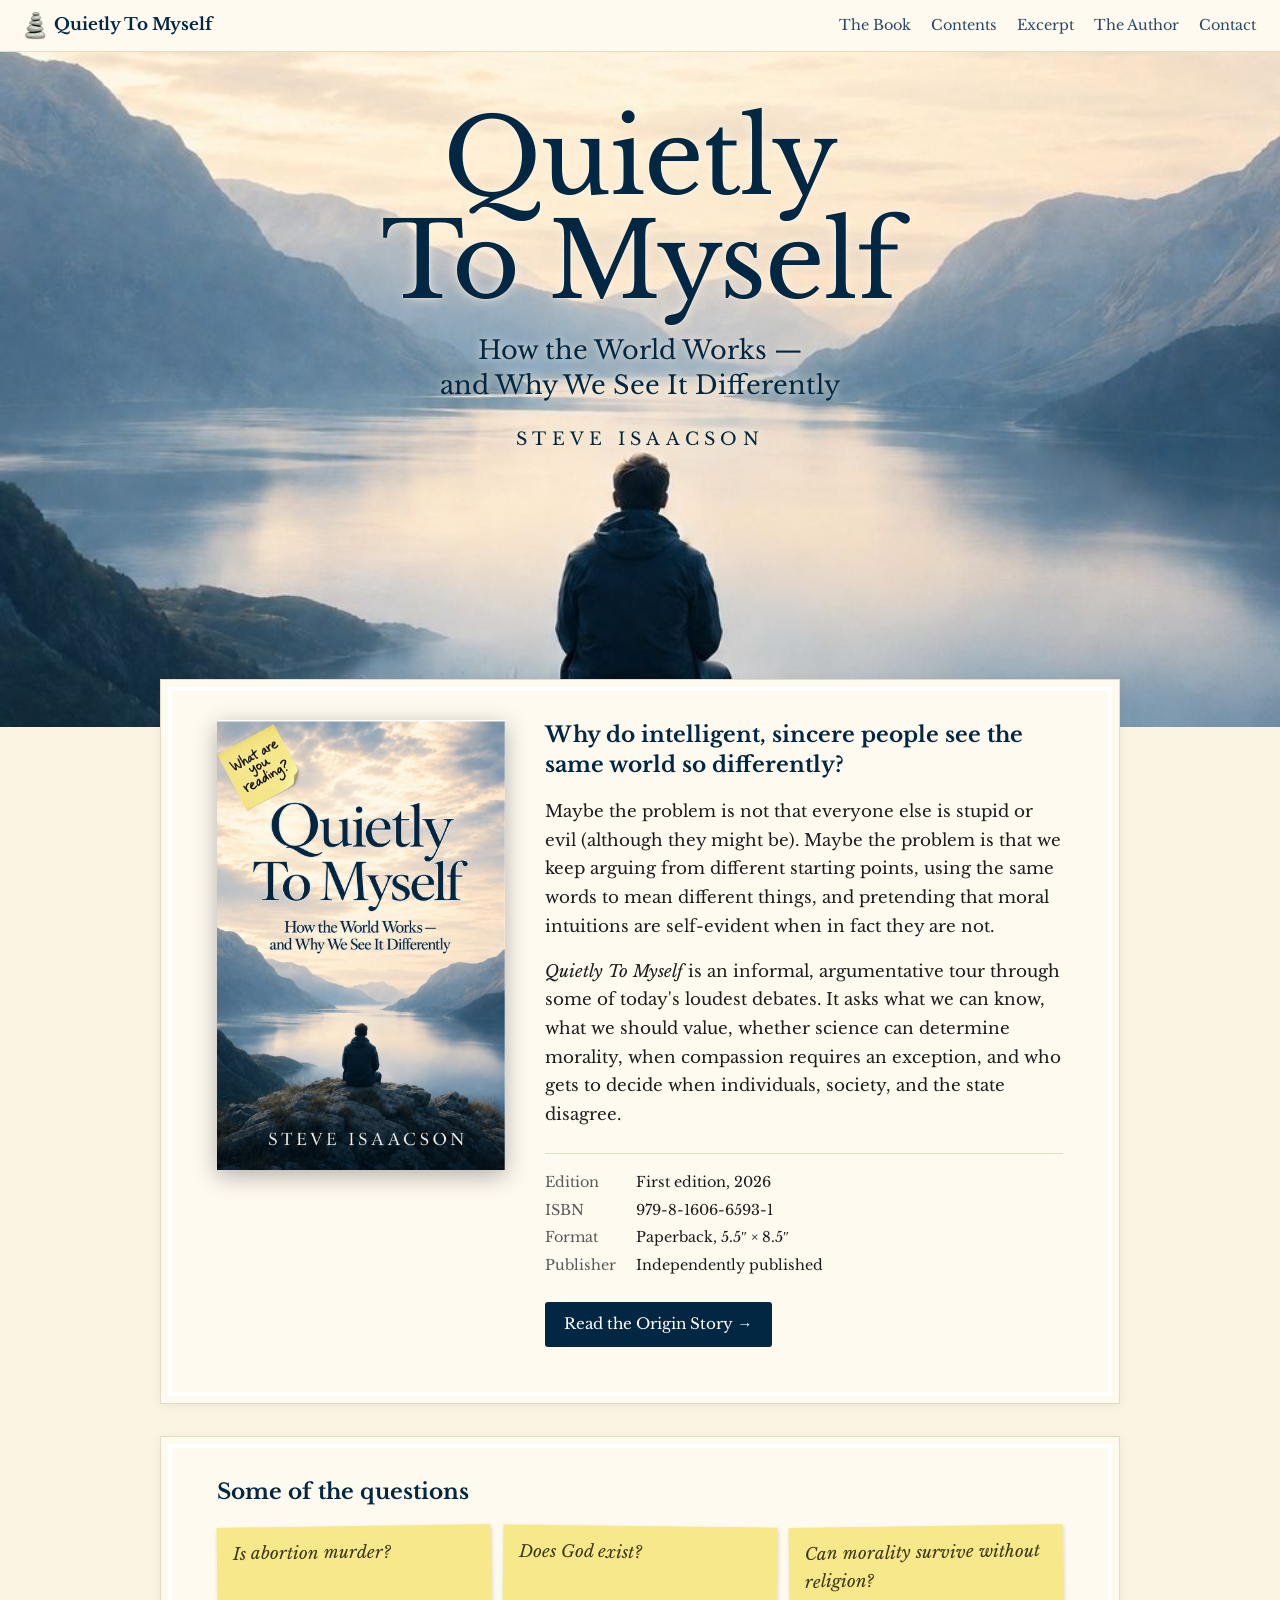
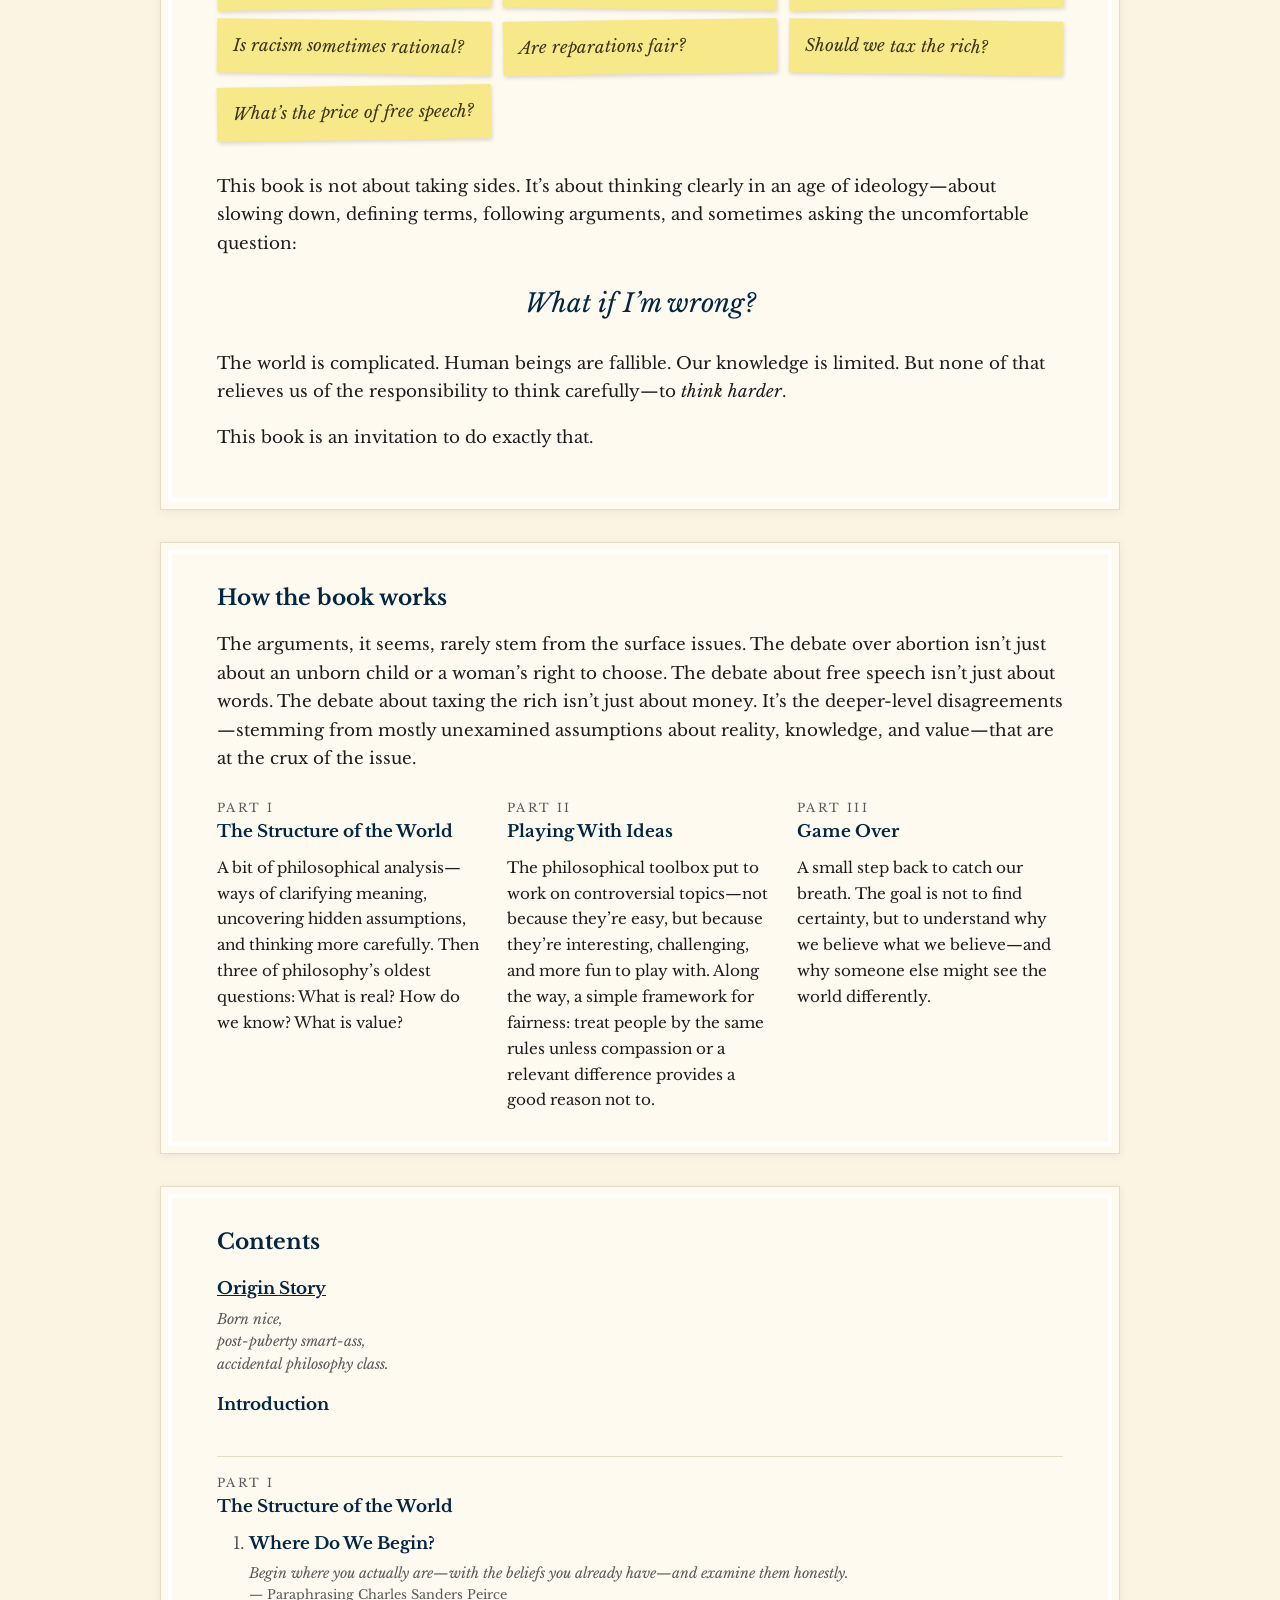
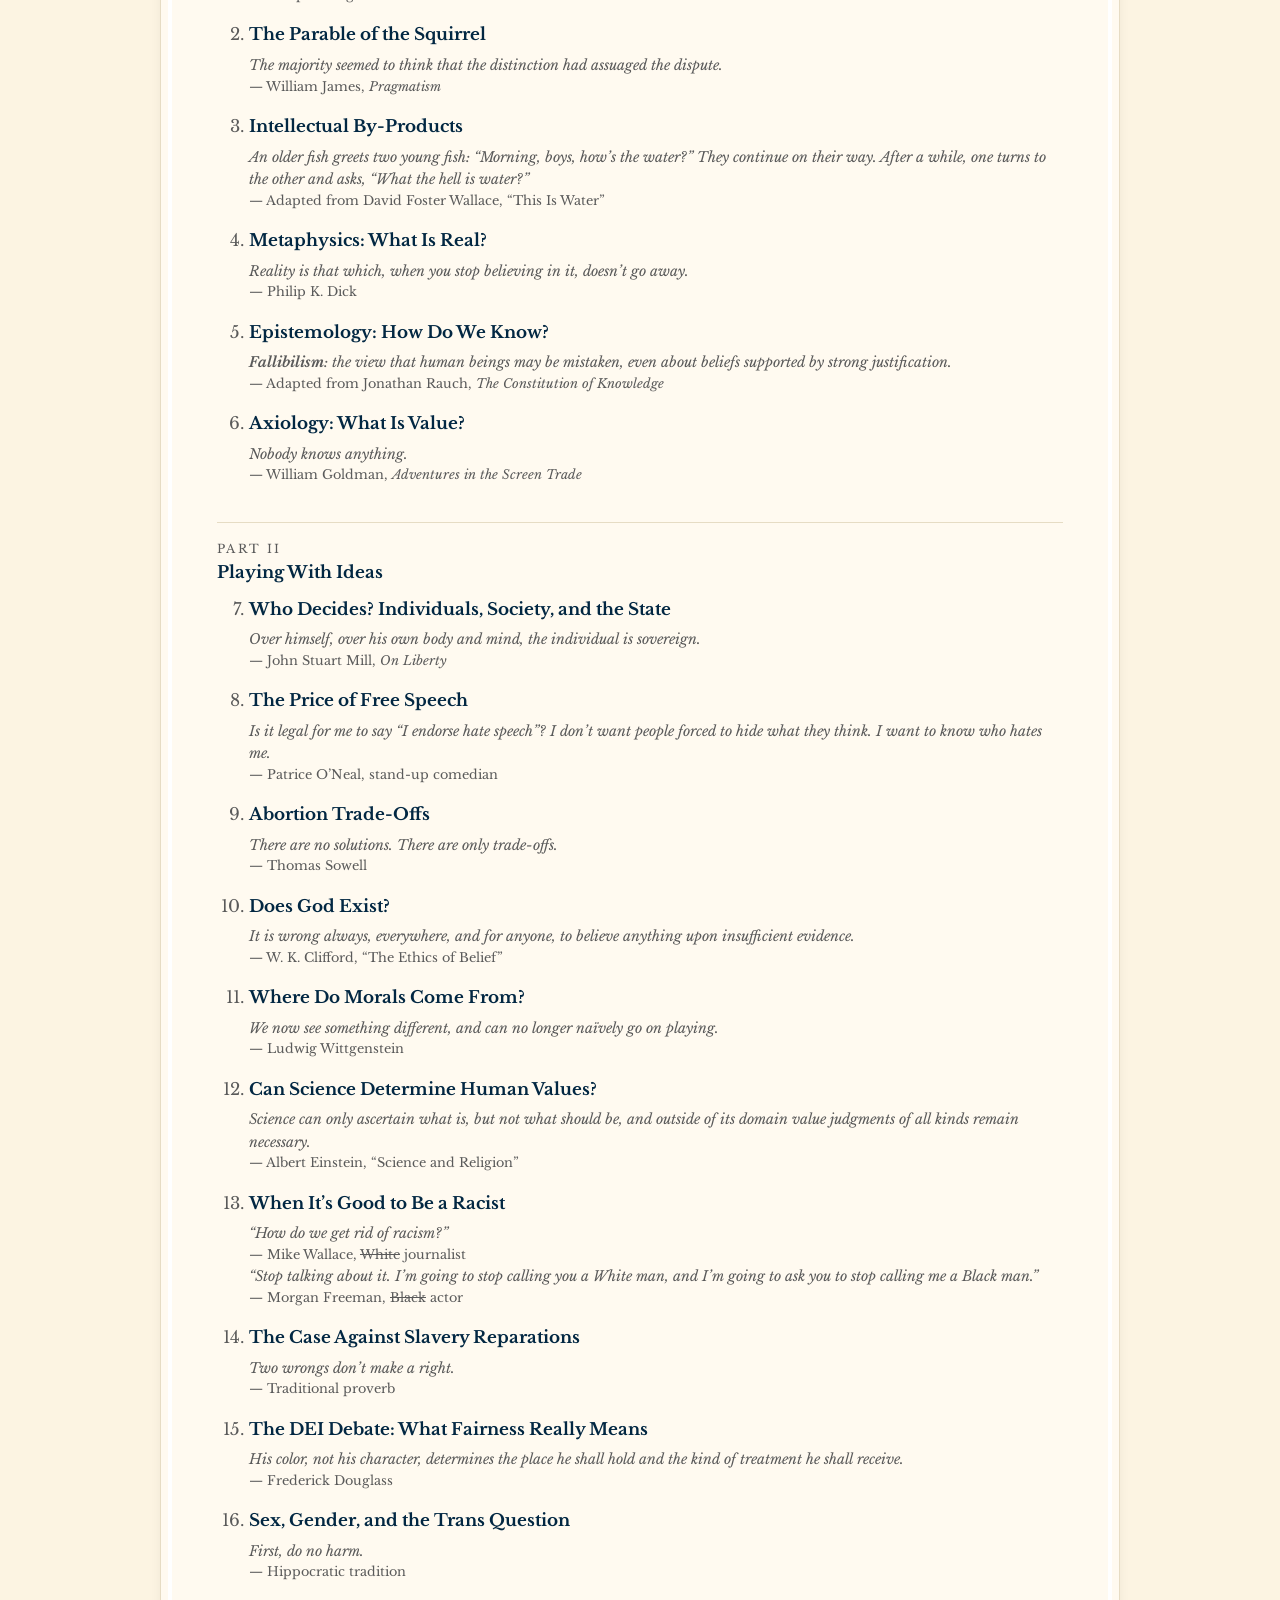
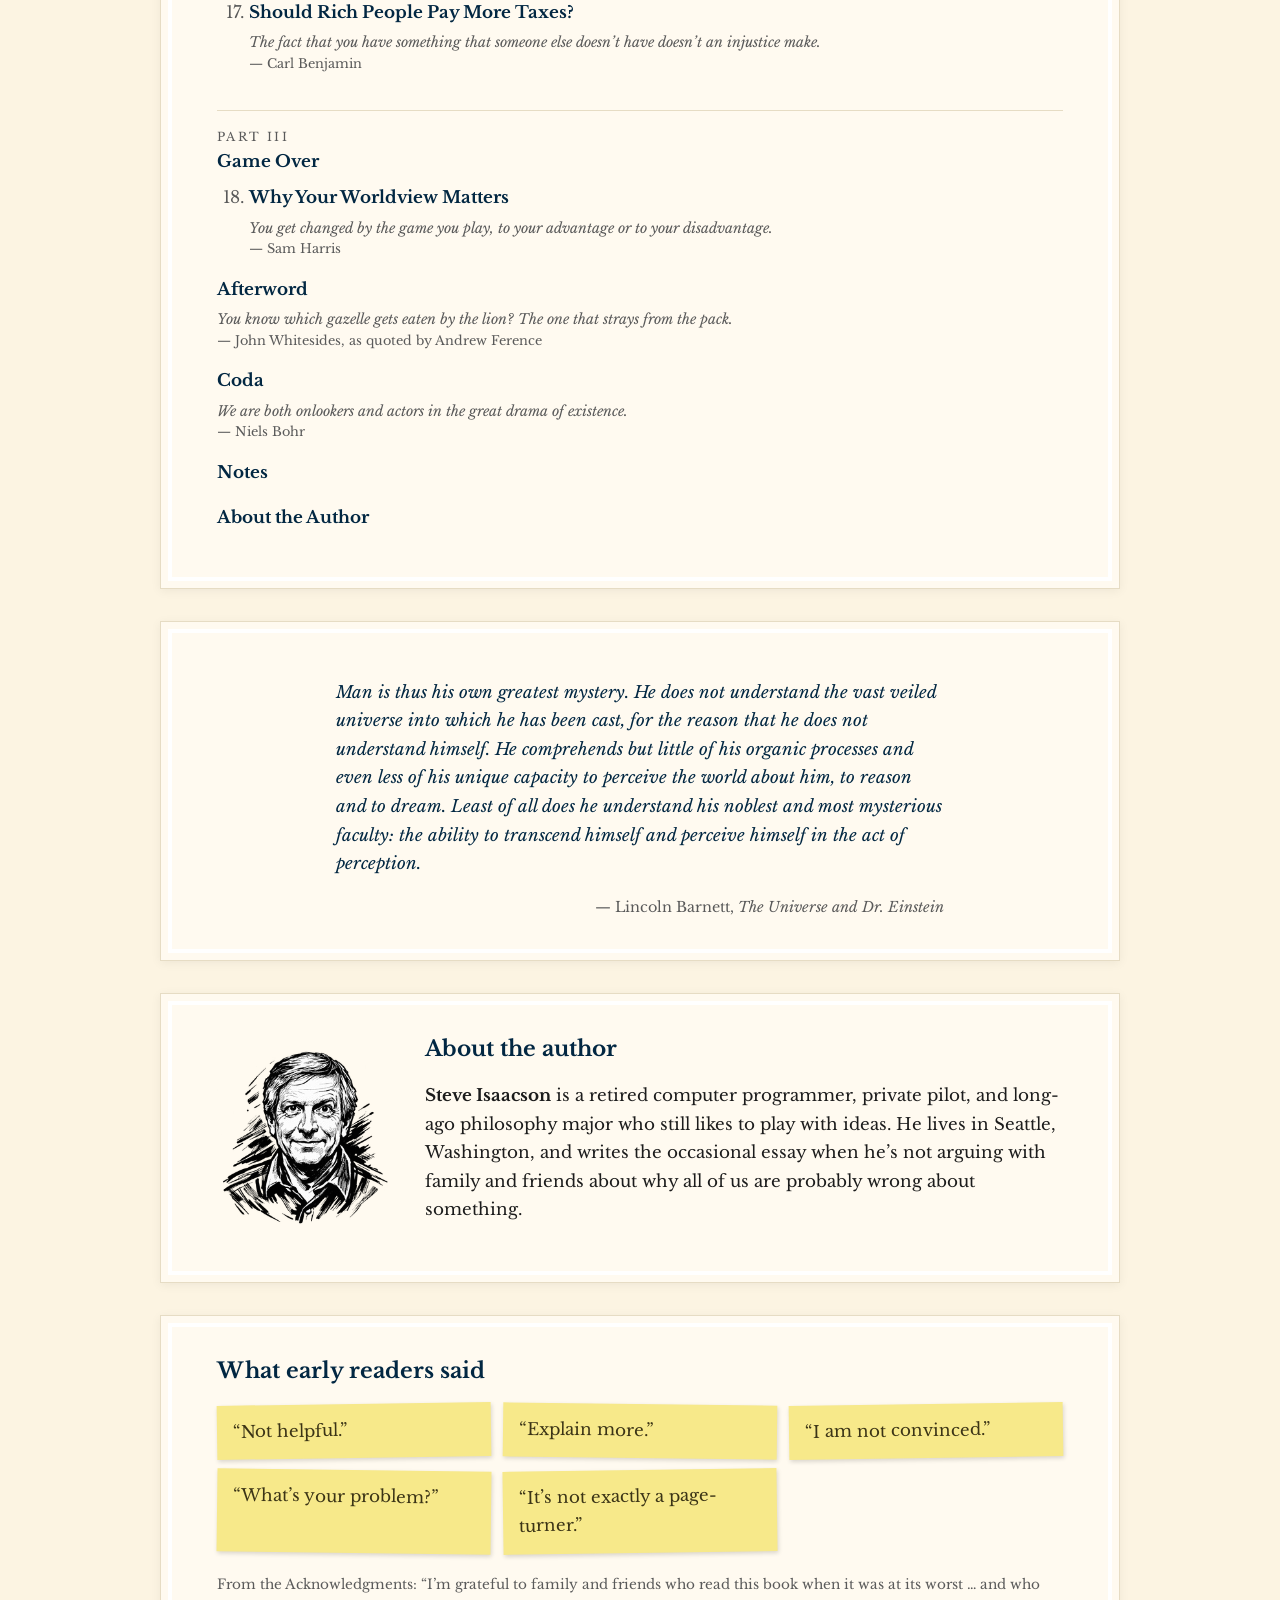
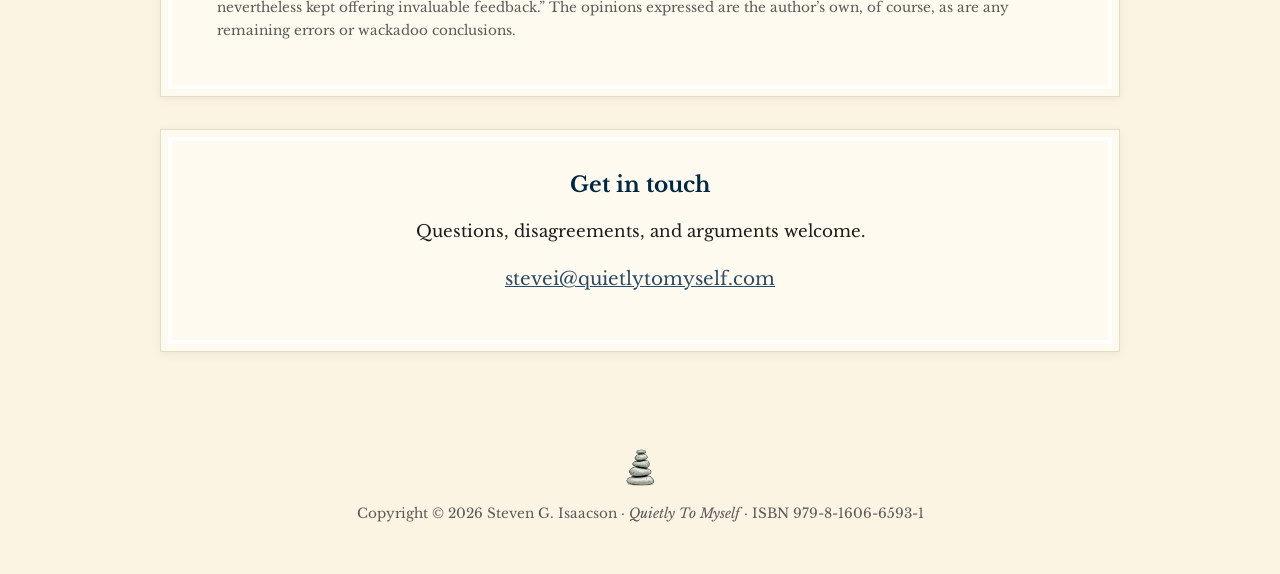
==== index.html @ ada6fac2 "- incremental checkin    - thanks claude code" ====
<!DOCTYPE html>
<html lang="en">
<head>
  <meta charset="utf-8">
  <meta name="viewport" content="width=device-width, initial-scale=1">
  <title>Quietly To Myself — Steve Isaacson</title>
  <meta name="description" content="Quietly To Myself: How the World Works — and Why We See It Differently. An informal, argumentative tour through some of today's loudest debates, by Steve Isaacson.">
  <meta property="og:title" content="Quietly To Myself">
  <meta property="og:description" content="How the World Works — and Why We See It Differently. A book by Steve Isaacson.">
  <meta property="og:image" content="https://quietlytomyself.com/images/cover-front.jpg">
  <meta property="og:url" content="https://quietlytomyself.com/">
  <link rel="icon" type="image/png" href="images/favicon.png">
  <link rel="preconnect" href="https://fonts.googleapis.com">
  <link rel="preconnect" href="https://fonts.gstatic.com" crossorigin>
  <link href="https://fonts.googleapis.com/css2?family=Libre+Baskerville:ital,wght@0,400;0,700;1,400&display=swap" rel="stylesheet">
  <link rel="stylesheet" href="style.css">
</head>
<body>

  <header class="site-header">
    <a class="brand" href="index.html#top"><img src="images/stones.png" alt="" width="22" height="29"> Quietly To Myself</a>
    <nav>
      <a href="#about">The Book</a>
      <a href="#contents">Contents</a>
      <a href="excerpt.html">Excerpt</a>
      <a href="#author">The Author</a>
      <a href="#contact">Contact</a>
    </nav>
  </header>

  <section class="hero" id="top">
    <div class="hero-text">
      <h1>Quietly<br>To Myself</h1>
      <p class="subtitle">How the World Works —<br>and Why We See It Differently</p>
      <p class="byline">Steve Isaacson</p>
    </div>
  </section>

  <main>

    <section class="card intro" id="about">
      <a class="cover" href="images/cover-full.jpg">
        <img src="images/cover-front.jpg" alt="Front cover of Quietly To Myself by Steve Isaacson" width="576" height="900">
      </a>
      <div class="blurb">
        <h2>Why do intelligent, sincere people see the same world so differently?</h2>
        <p>Maybe the problem is not that everyone else is stupid or evil (although they might be). Maybe the problem is that we keep arguing from different starting points, using the same words to mean different things, and pretending that moral intuitions are self-evident when in fact they are not.</p>
        <p><cite>Quietly To Myself</cite> is an informal, argumentative tour through some of today's loudest debates. It asks what we can know, what we should value, whether science can determine morality, when compassion requires an exception, and who gets to decide when individuals, society, and the state disagree.</p>
        <dl class="details">
          <dt>Edition</dt><dd>First edition, 2026</dd>
          <dt>ISBN</dt><dd>979-8-1606-6593-1</dd>
          <dt>Format</dt><dd>Paperback, 5.5&Prime; &times; 8.5&Prime;</dd>
          <dt>Publisher</dt><dd>Independently published</dd>
        </dl>
        <p><a class="button" href="excerpt.html">Read the Origin Story &rarr;</a></p>
      </div>
    </section>

    <section class="card" id="questions">
      <h2>Some of the questions</h2>
      <ul class="questions">
        <li>Is abortion murder?</li>
        <li>Does God exist?</li>
        <li>Can morality survive without religion?</li>
        <li>Is racism sometimes rational?</li>
        <li>Are reparations fair?</li>
        <li>Should we tax the rich?</li>
        <li>What’s the price of free speech?</li>
      </ul>
      <p>This book is not about taking sides. It’s about thinking clearly in an age of ideology—about slowing down, defining terms, following arguments, and sometimes asking the uncomfortable question:</p>
      <p class="pull">What if I’m wrong?</p>
      <p>The world is complicated. Human beings are fallible. Our knowledge is limited. But none of that relieves us of the responsibility to think carefully—to <em>think harder</em>.</p>
      <p>This book is an invitation to do exactly that.</p>
    </section>

    <section class="card how" id="how">
      <h2>How the book works</h2>
      <p>The arguments, it seems, rarely stem from the surface issues. The debate over abortion isn’t just about an unborn child or a woman’s right to choose. The debate about free speech isn’t just about words. The debate about taxing the rich isn’t just about money. It’s the deeper-level disagreements—stemming from mostly unexamined assumptions about reality, knowledge, and value—that are at the crux of the issue.</p>
      <div class="parts">
        <div>
          <h3><span>Part I</span> The Structure of the World</h3>
          <p>A bit of philosophical analysis—ways of clarifying meaning, uncovering hidden assumptions, and thinking more carefully. Then three of philosophy’s oldest questions: What is real? How do we know? What is value?</p>
        </div>
        <div>
          <h3><span>Part II</span> Playing With Ideas</h3>
          <p>The philosophical toolbox put to work on controversial topics—not because they’re easy, but because they’re interesting, challenging, and more fun to play with. Along the way, a simple framework for fairness: treat people by the same rules unless compassion or a relevant difference provides a good reason not to.</p>
        </div>
        <div>
          <h3><span>Part III</span> Game Over</h3>
          <p>A small step back to catch our breath. The goal is not to find certainty, but to understand why we believe what we believe—and why someone else might see the world differently.</p>
        </div>
      </div>
    </section>

    <section class="card" id="contents">
      <h2>Contents</h2>

      <ol class="toc front">
        <li><a href="excerpt.html">Origin Story</a>
          <blockquote>Born nice,<br>post-puberty smart-ass,<br>accidental philosophy class.</blockquote>
        </li>
        <li>Introduction</li>
      </ol>

      <h3 class="part"><span>Part I</span> The Structure of the World</h3>
      <ol class="toc" start="1">
        <li>Where Do We Begin?
          <blockquote>Begin where you actually are—with the beliefs you already have—and examine them honestly. <cite>Paraphrasing Charles Sanders Peirce</cite></blockquote></li>
        <li>The Parable of the Squirrel
          <blockquote>The majority seemed to think that the distinction had assuaged the dispute. <cite>William James, <i>Pragmatism</i></cite></blockquote></li>
        <li>Intellectual By-Products
          <blockquote>An older fish greets two young fish: “Morning, boys, how’s the water?” They continue on their way. After a while, one turns to the other and asks, “What the hell is water?” <cite>Adapted from David Foster Wallace, “This Is Water”</cite></blockquote></li>
        <li>Metaphysics: What Is Real?
          <blockquote>Reality is that which, when you stop believing in it, doesn’t go away. <cite>Philip K. Dick</cite></blockquote></li>
        <li>Epistemology: How Do We Know?
          <blockquote><b>Fallibilism</b>: the view that human beings may be mistaken, even about beliefs supported by strong justification. <cite>Adapted from Jonathan Rauch, <i>The Constitution of Knowledge</i></cite></blockquote></li>
        <li>Axiology: What Is Value?
          <blockquote>Nobody knows anything. <cite>William Goldman, <i>Adventures in the Screen Trade</i></cite></blockquote></li>
      </ol>

      <h3 class="part"><span>Part II</span> Playing With Ideas</h3>
      <ol class="toc" start="7">
        <li>Who Decides? Individuals, Society, and the State
          <blockquote>Over himself, over his own body and mind, the individual is sovereign. <cite>John Stuart Mill, <i>On Liberty</i></cite></blockquote></li>
        <li>The Price of Free Speech
          <blockquote>Is it legal for me to say “I <i>endorse</i> hate speech”? I don’t want people forced to hide what they think. I want to know who hates me. <cite>Patrice O’Neal, stand-up comedian</cite></blockquote></li>
        <li>Abortion Trade-Offs
          <blockquote>There are no solutions. There are only trade-offs. <cite>Thomas Sowell</cite></blockquote></li>
        <li>Does God Exist?
          <blockquote>It is wrong always, everywhere, and for anyone, to believe anything upon insufficient evidence. <cite>W. K. Clifford, “The Ethics of Belief”</cite></blockquote></li>
        <li>Where Do Morals Come From?
          <blockquote>We now see something different, and can no longer naïvely go on playing. <cite>Ludwig Wittgenstein</cite></blockquote></li>
        <li>Can Science Determine Human Values?
          <blockquote>Science can only ascertain what is, but not what should be, and outside of its domain value judgments of all kinds remain necessary. <cite>Albert Einstein, “Science and Religion”</cite></blockquote></li>
        <li>When It’s Good to Be a Racist
          <blockquote>“How do we get rid of racism?” <cite>Mike Wallace, <s>White</s> journalist</cite> “Stop talking about it. I’m going to stop calling you a White man, and I’m going to ask you to stop calling me a Black man.” <cite>Morgan Freeman, <s>Black</s> actor</cite></blockquote></li>
        <li>The Case Against Slavery Reparations
          <blockquote>Two wrongs don’t make a right. <cite>Traditional proverb</cite></blockquote></li>
        <li>The DEI Debate: What Fairness Really Means
          <blockquote>His color, not his character, determines the place he shall hold and the kind of treatment he shall receive. <cite>Frederick Douglass</cite></blockquote></li>
        <li>Sex, Gender, and the Trans Question
          <blockquote>First, do no harm. <cite>Hippocratic tradition</cite></blockquote></li>
        <li>Should Rich People Pay More Taxes?
          <blockquote>The fact that you have something that someone else doesn’t have doesn’t an injustice make. <cite>Carl Benjamin</cite></blockquote></li>
      </ol>

      <h3 class="part"><span>Part III</span> Game Over</h3>
      <ol class="toc" start="18">
        <li>Why Your Worldview Matters
          <blockquote>You get changed by the game you play, to your advantage or to your disadvantage. <cite>Sam Harris</cite></blockquote></li>
      </ol>
      <ol class="toc front">
        <li>Afterword
          <blockquote>You know which gazelle gets eaten by the lion? The one that strays from the pack. <cite>John Whitesides, as quoted by Andrew Ference</cite></blockquote></li>
        <li>Coda
          <blockquote>We are both onlookers and actors in the great drama of existence. <cite>Niels Bohr</cite></blockquote></li>
        <li>Notes</li>
        <li>About the Author</li>
      </ol>
    </section>

    <section class="card epigraph">
      <blockquote>
        <p>Man is thus his own greatest mystery. He does not understand the vast veiled universe into which he has been cast, for the reason that he does not understand himself. He comprehends but little of his organic processes and even less of his unique capacity to perceive the world about him, to reason and to dream. Least of all does he understand his noblest and most mysterious faculty: the ability to transcend himself and perceive himself in the act of perception.</p>
        <footer>Lincoln Barnett, <cite>The Universe and Dr. Einstein</cite></footer>
      </blockquote>
    </section>

    <section class="card author" id="author">
      <img src="images/author.png" alt="Sketch of Steve Isaacson" width="200" height="200">
      <div>
        <h2>About the author</h2>
        <p><strong>Steve Isaacson</strong> is a retired computer programmer, private pilot, and long-ago philosophy major who still likes to play with ideas. He lives in Seattle, Washington, and writes the occasional essay when he’s not arguing with family and friends about why all of us are probably wrong about something.</p>
      </div>
    </section>

    <section class="card readers">
      <h2>What early readers said</h2>
      <ul class="questions feedback">
        <li>“Not helpful.”</li>
        <li>“Explain more.”</li>
        <li>“I am not convinced.”</li>
        <li>“What’s your problem?”</li>
        <li>“It’s not exactly a page-turner.”</li>
      </ul>
      <p class="small">From the Acknowledgments: “I’m grateful to family and friends who read this book when it was at its worst … and who nevertheless kept offering invaluable feedback.” The opinions expressed are the author’s own, of course, as are any remaining errors or wackadoo conclusions.</p>
    </section>

    <section class="card contact" id="contact">
      <h2>Get in touch</h2>
      <p>Questions, disagreements, and arguments welcome.</p>
      <p><a class="email" href="mailto:stevei@quietlytomyself.com">stevei@quietlytomyself.com</a></p>
    </section>

  </main>

  <footer class="site-footer">
    <img src="images/stones.png" alt="" width="30" height="39">
    <p>Copyright &copy; 2026 Steven G. Isaacson &middot; <cite>Quietly To Myself</cite> &middot; ISBN 979-8-1606-6593-1</p>
  </footer>

</body>
</html>
---- style.css ----
/* Quietly To Myself — colors taken from the book cover */
:root {
  --navy: #022742;
  --navy-soft: #2c4a66;
  --parchment: #fcf4e2;
  --paper: #fffaf0;
  --ink: #1c1c1c;
  --muted: #5a5a5a;
  --sticky: #f7e98a;
  --serif: "Libre Baskerville", Baskerville, Georgia, "Times New Roman", serif;
}

* { box-sizing: border-box; }

html { scroll-behavior: smooth; }

body {
  margin: 0;
  background: var(--parchment);
  color: var(--ink);
  font-family: var(--serif);
  font-size: 1.05rem;
  line-height: 1.7;
}

img { max-width: 100%; height: auto; }

a { color: var(--navy-soft); }
a:hover { color: var(--navy); }

/* ---------- Header ---------- */
.site-header {
  position: sticky;
  top: 0;
  z-index: 10;
  display: flex;
  flex-wrap: wrap;
  align-items: center;
  justify-content: space-between;
  gap: .5rem 1.5rem;
  padding: .7rem 1.5rem;
  background: rgba(255, 250, 240, .95);
  border-bottom: 1px solid #e6dcc4;
}
.brand {
  display: flex;
  align-items: center;
  gap: .5rem;
  color: var(--navy);
  font-weight: 700;
  text-decoration: none;
}
.site-header nav { display: flex; flex-wrap: wrap; gap: .25rem 1.25rem; }
.site-header nav a {
  color: var(--navy-soft);
  text-decoration: none;
  font-size: .9rem;
}
.site-header nav a:hover { text-decoration: underline; }

/* ---------- Hero ---------- */
.hero {
  min-height: clamp(26rem, 75vh, 44rem);
  display: flex;
  align-items: flex-start;
  justify-content: center;
  padding: 6vh 1rem 4rem;
  background: url("images/landscape.jpg") center 10% / cover no-repeat, #c9d3dc;
  text-align: center;
}
.hero h1 {
  margin: 0;
  color: var(--navy);
  font-size: clamp(3rem, 10vw, 6.5rem);
  font-weight: 400;
  line-height: 1;
  letter-spacing: -.01em;
  text-shadow: 0 0 12px rgba(255, 245, 225, .8), 0 0 2px rgba(255, 255, 255, .9);
}
.hero .subtitle {
  margin: 1.2rem 0 0;
  color: var(--navy);
  font-size: clamp(1.1rem, 2.6vw, 1.6rem);
  line-height: 1.35;
  text-shadow: 0 0 8px rgba(255, 245, 225, .9);
}
.hero .byline {
  margin: 1.4rem 0 0;
  color: var(--navy);
  font-size: clamp(.9rem, 1.8vw, 1.1rem);
  letter-spacing: .3em;
  text-transform: uppercase;
  text-shadow: 0 0 8px rgba(255, 245, 225, .9);
}

/* ---------- Content cards (like the back cover's white frame) ---------- */
main {
  max-width: 62rem;
  margin: -3rem auto 0;
  padding: 0 1rem 3rem;
  position: relative;
}
.card {
  background: var(--paper);
  border: 1px solid #e6dcc4;
  outline: 4px solid #fff;
  outline-offset: -12px;
  padding: 2.5rem clamp(1.25rem, 5vw, 3.5rem);
  margin-bottom: 2rem;
  box-shadow: 0 2px 10px rgba(0, 0, 0, .06);
}
.card h2 {
  margin-top: 0;
  color: var(--navy);
  font-size: 1.35rem;
  line-height: 1.4;
}

/* Intro: cover + blurb */
.intro {
  display: grid;
  grid-template-columns: minmax(0, 18rem) 1fr;
  gap: 2.5rem;
  align-items: start;
}
.cover { position: relative; display: block; }
.cover img {
  display: block;
  box-shadow: 0 6px 22px rgba(0, 0, 0, .3);
}

/* Questions */
.questions {
  list-style: none;
  padding: 0;
  margin: 0 0 2rem;
  display: grid;
  grid-template-columns: repeat(auto-fill, minmax(15rem, 1fr));
  gap: .75rem;
}
.questions li {
  background: var(--sticky);
  padding: .8rem 1rem;
  font-style: italic;
  color: #3b3416;
  box-shadow: 1px 2px 4px rgba(0, 0, 0, .15);
}
.questions li:nth-child(odd)  { transform: rotate(-.8deg); }
.questions li:nth-child(even) { transform: rotate(.7deg); }
.pull {
  text-align: center;
  color: var(--navy);
  font-size: 1.6rem;
  font-style: italic;
  margin: 1.5rem 0;
}

/* Author */
.author {
  display: grid;
  grid-template-columns: 11rem 1fr;
  gap: 2rem;
  align-items: center;
}

/* Contact */
.contact { text-align: center; }
.email { font-size: 1.15rem; }

/* ---------- Footer ---------- */

.site-footer {
  text-align: center;
  padding: 1rem 1rem 3rem;
  color: var(--muted);
  font-size: .85rem;
}
.site-footer p { margin: .5rem 0 0; }

/* Book details */
.details {
  display: grid;
  grid-template-columns: auto 1fr;
  gap: .2rem 1.25rem;
  margin: 1.5rem 0;
  padding: 1rem 0 0;
  border-top: 1px solid #e6dcc4;
  font-size: .9rem;
}
.details dt { color: var(--muted); }
.details dd { margin: 0; }
.button {
  display: inline-block;
  padding: .6rem 1.2rem;
  background: var(--navy);
  color: #fff;
  text-decoration: none;
  border-radius: 3px;
  font-size: .95rem;
}
.button:hover { background: var(--navy-soft); color: #fff; }
.center { text-align: center; }
.small { font-size: .85rem; color: var(--muted); }

/* How the book works */
.parts {
  display: grid;
  grid-template-columns: repeat(auto-fit, minmax(14rem, 1fr));
  gap: 1.5rem;
  margin-top: 1.5rem;
}
.parts h3, .part {
  color: var(--navy);
  font-size: 1.05rem;
  margin: 0 0 .5rem;
}
.parts h3 span, .part span {
  display: block;
  font-size: .75rem;
  font-weight: 400;
  letter-spacing: .2em;
  text-transform: uppercase;
  color: var(--muted);
}
.parts p { font-size: .95rem; margin: 0; }

/* Table of contents */
.part {
  margin-top: 2.25rem;
  padding-top: 1rem;
  border-top: 1px solid #e6dcc4;
}
.toc { padding-left: 2rem; margin: .5rem 0; }
.toc.front { list-style: none; padding-left: 0; }
.toc li { margin: 0 0 1rem; font-weight: 700; color: var(--navy); }
.toc li::marker { color: var(--muted); font-weight: 400; }
.toc a { color: var(--navy); }
.toc blockquote {
  margin: .25rem 0 0;
  font-weight: 400;
  font-style: italic;
  font-size: .88rem;
  line-height: 1.6;
  color: var(--muted);
}
.toc cite {
  display: block;
  font-style: normal;
  font-size: .8rem;
}
.toc cite::before { content: "— "; }
.toc cite i { font-style: italic; }

/* Book epigraph */
.epigraph blockquote {
  margin: 0 auto;
  max-width: 38rem;
  font-style: italic;
  color: var(--navy);
}
.epigraph footer {
  margin-top: 1rem;
  text-align: right;
  font-style: normal;
  font-size: .9rem;
  color: var(--muted);
}
.epigraph footer::before { content: "— "; }
.epigraph footer cite { font-style: italic; }

/* Early readers */
.feedback { margin-bottom: 1.25rem; }
.feedback li { font-style: normal; }

/* Excerpt page */
.hero-short {
  min-height: 0;
  padding: 3rem 1rem 6rem;
  background-position: center 25%;
}
.hero-short h1 { font-size: clamp(2.5rem, 8vw, 4.5rem); }
.hero-short .byline { margin: 0 0 1rem; letter-spacing: .15em; font-size: .85rem; }
.chapter { max-width: 44rem; margin: 0 auto 2rem; }
.chapter p { margin: 0 0 1rem; }
.chapter h2 { margin-top: 2.5rem; }
.chapter-epigraph {
  margin: 0 0 2rem;
  text-align: center;
  font-style: italic;
  color: var(--navy);
}
.chapter-end { text-align: center; margin: 2rem 0 1rem !important; }
.site-header nav a[aria-current] { color: var(--navy); font-weight: 700; }

/* ---------- Small screens ---------- */
@media (max-width: 700px) {
  .site-header { justify-content: center; }
  .hero { min-height: 36rem; padding-top: 2.5rem; background-position: 50% 100%; }
  .intro, .author { grid-template-columns: 1fr; }
  .cover { max-width: 16rem; margin: 0 auto; }
  .author img { max-width: 9rem; margin: 0 auto; }
  .author h2 { text-align: center; }
}
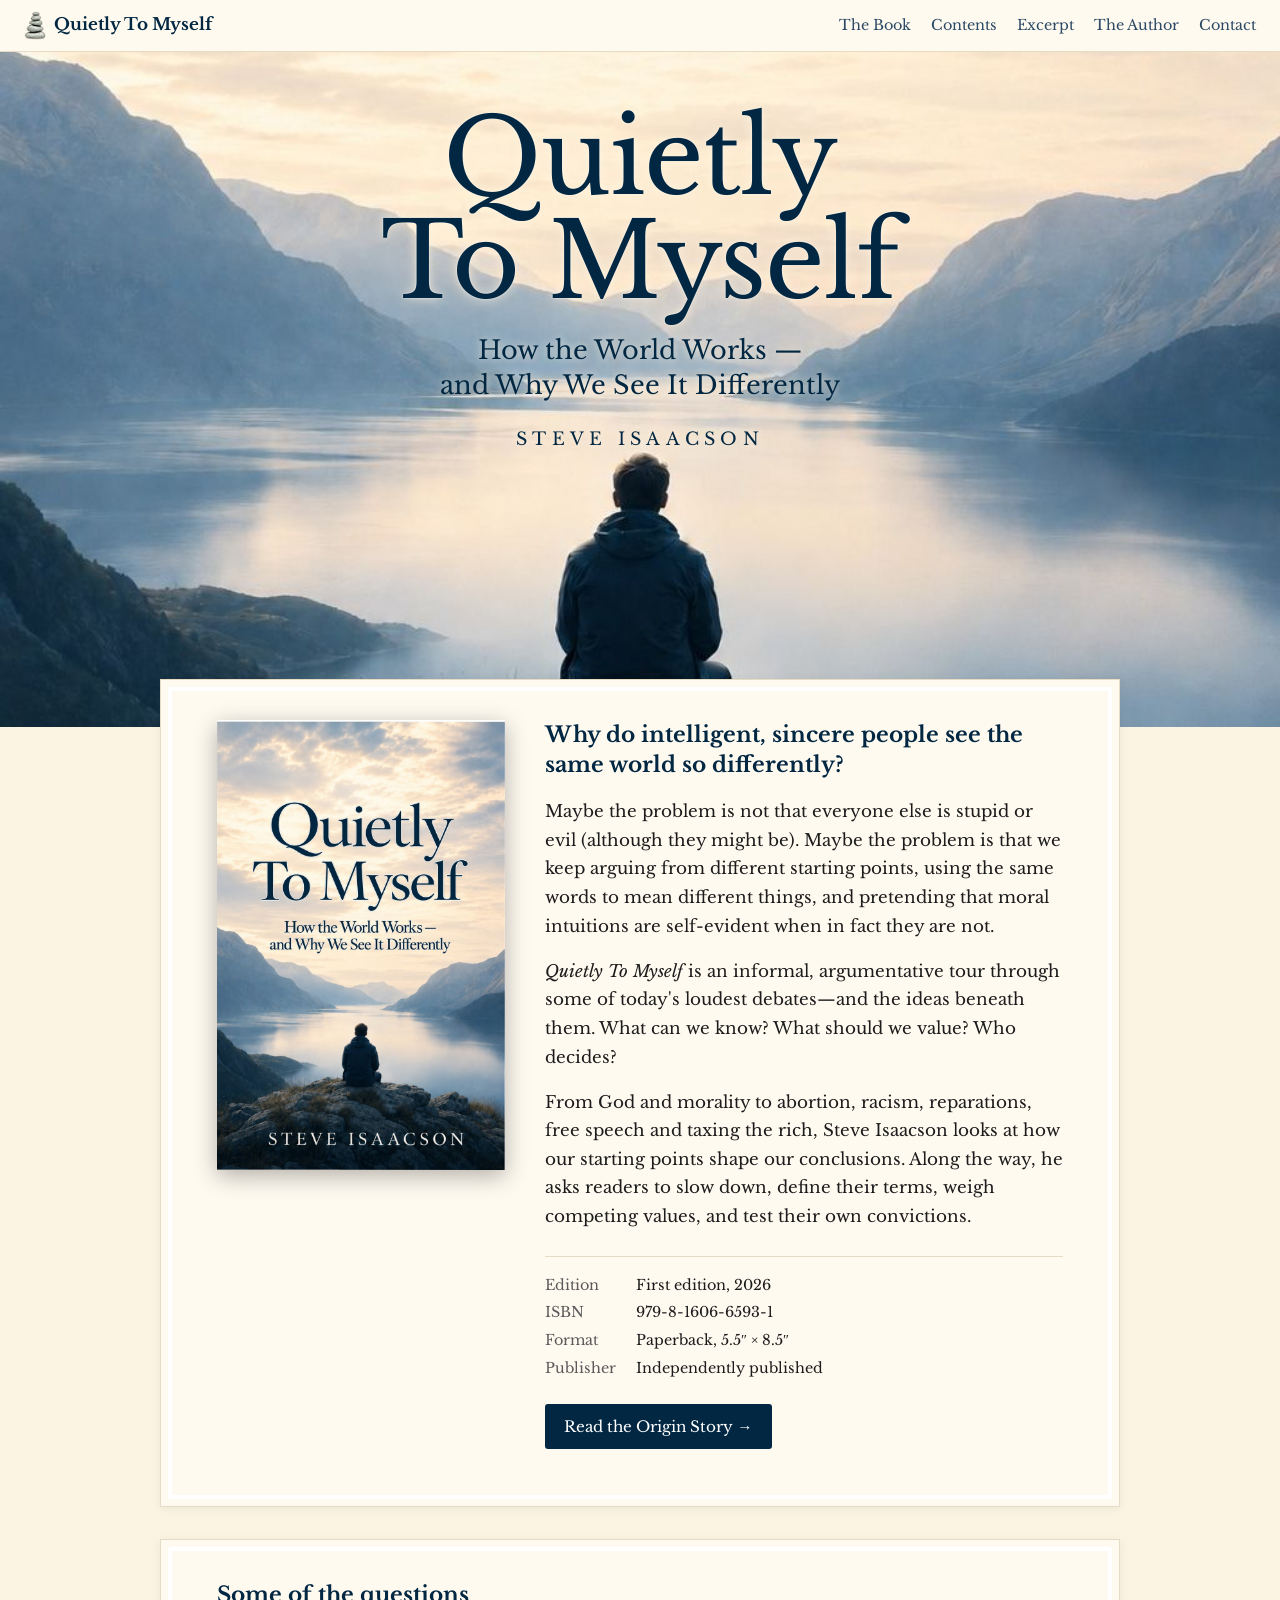
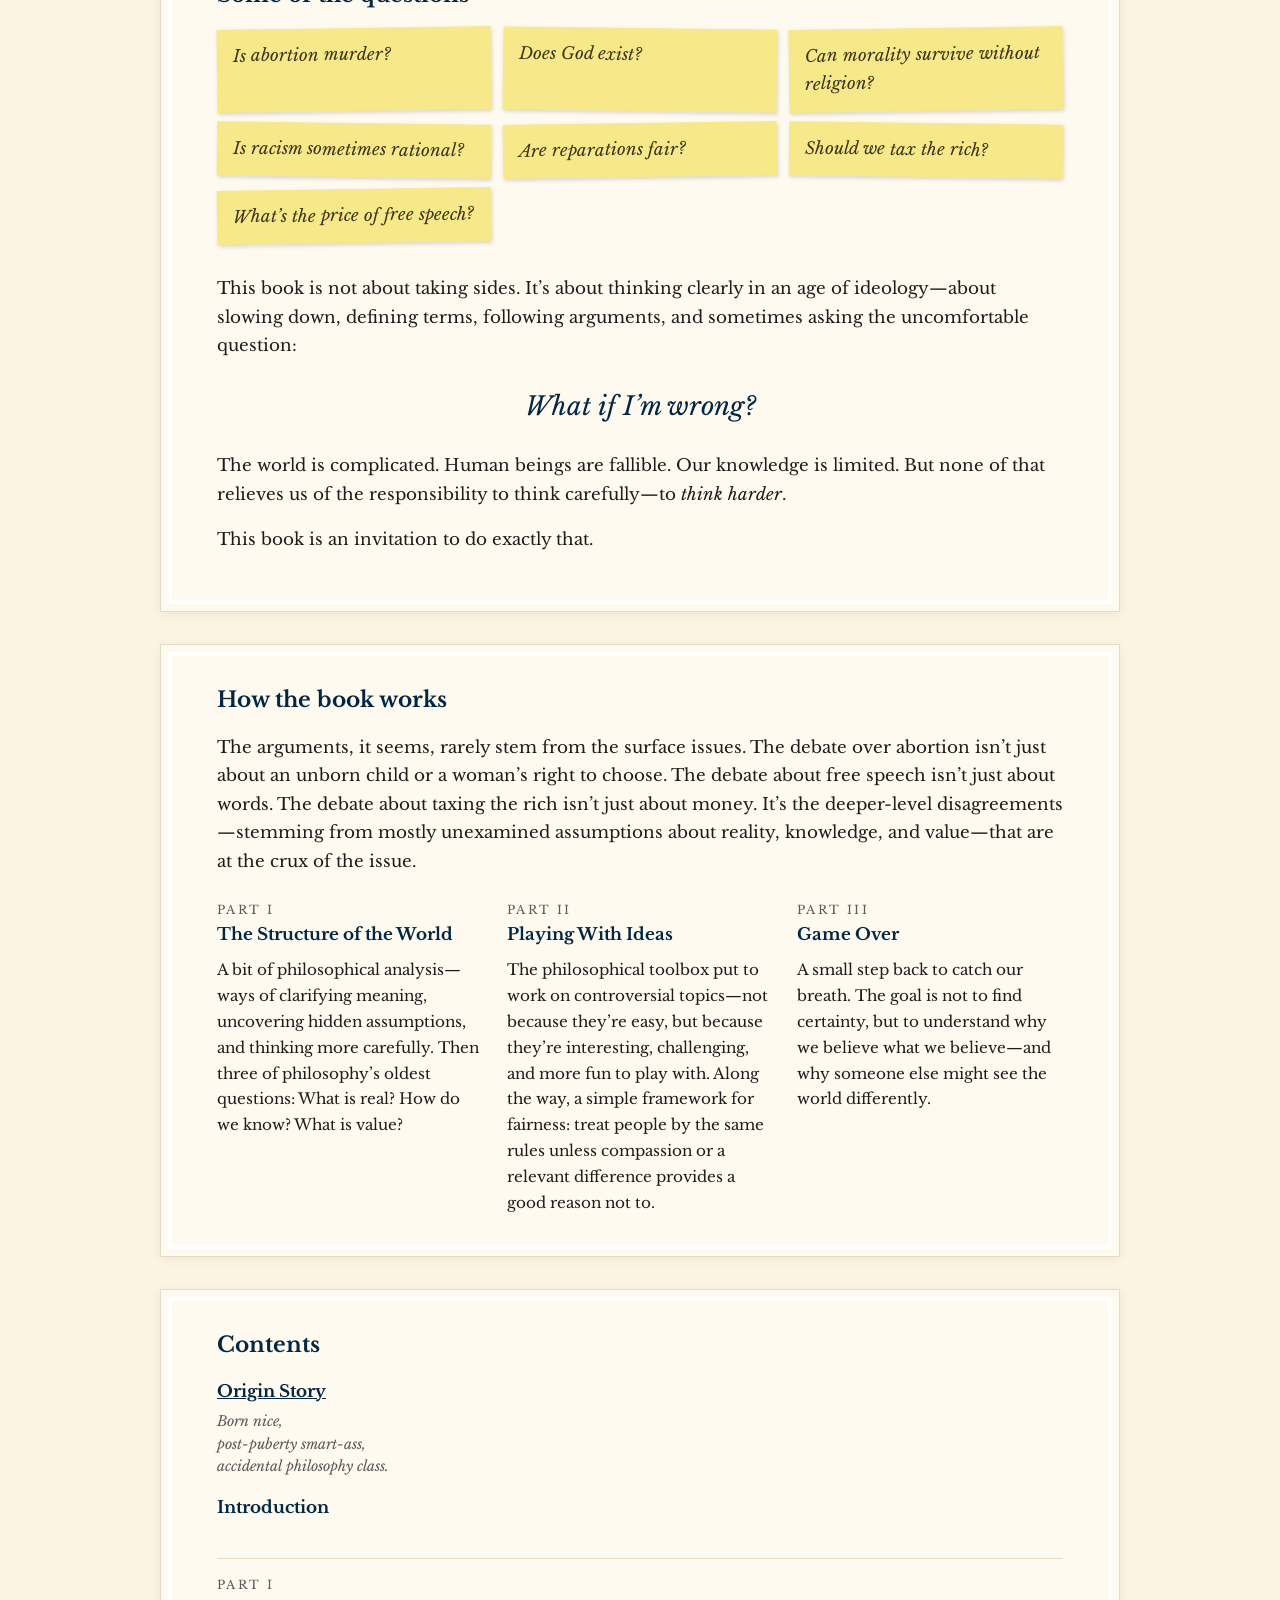
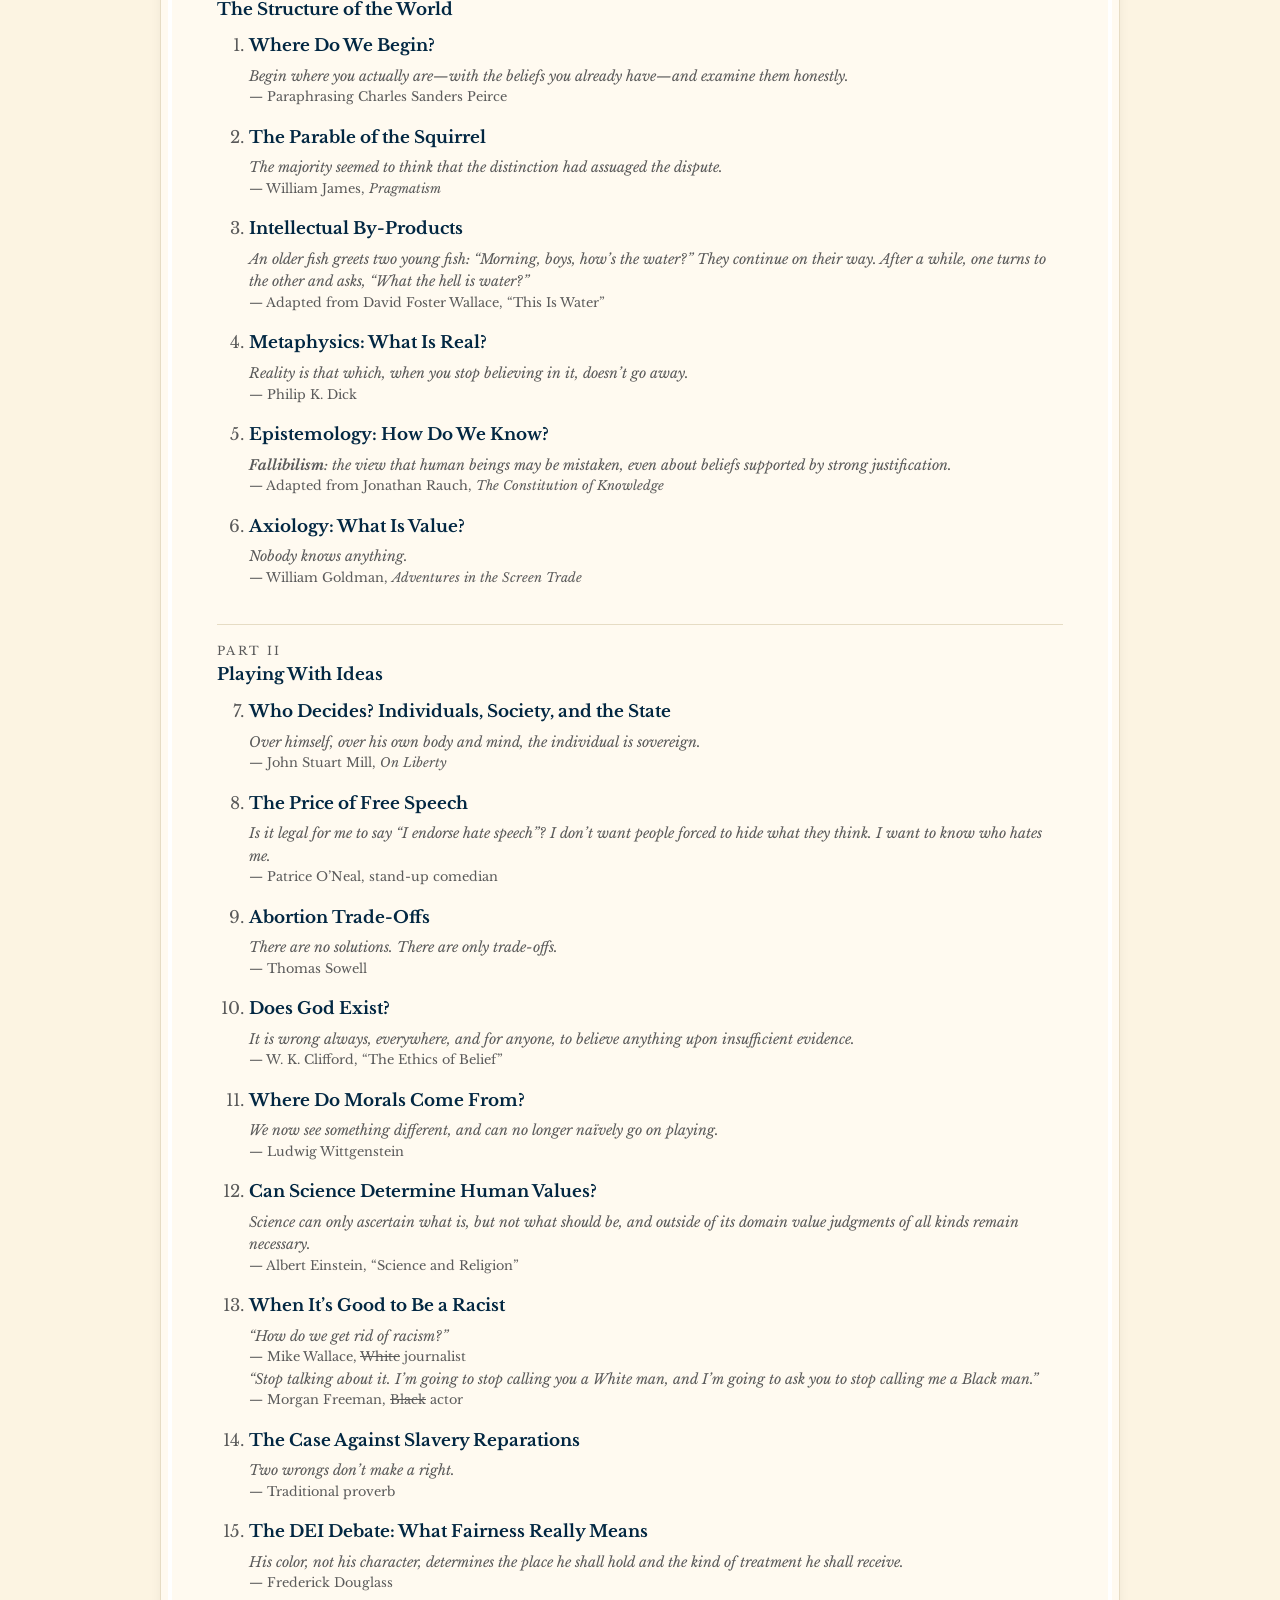
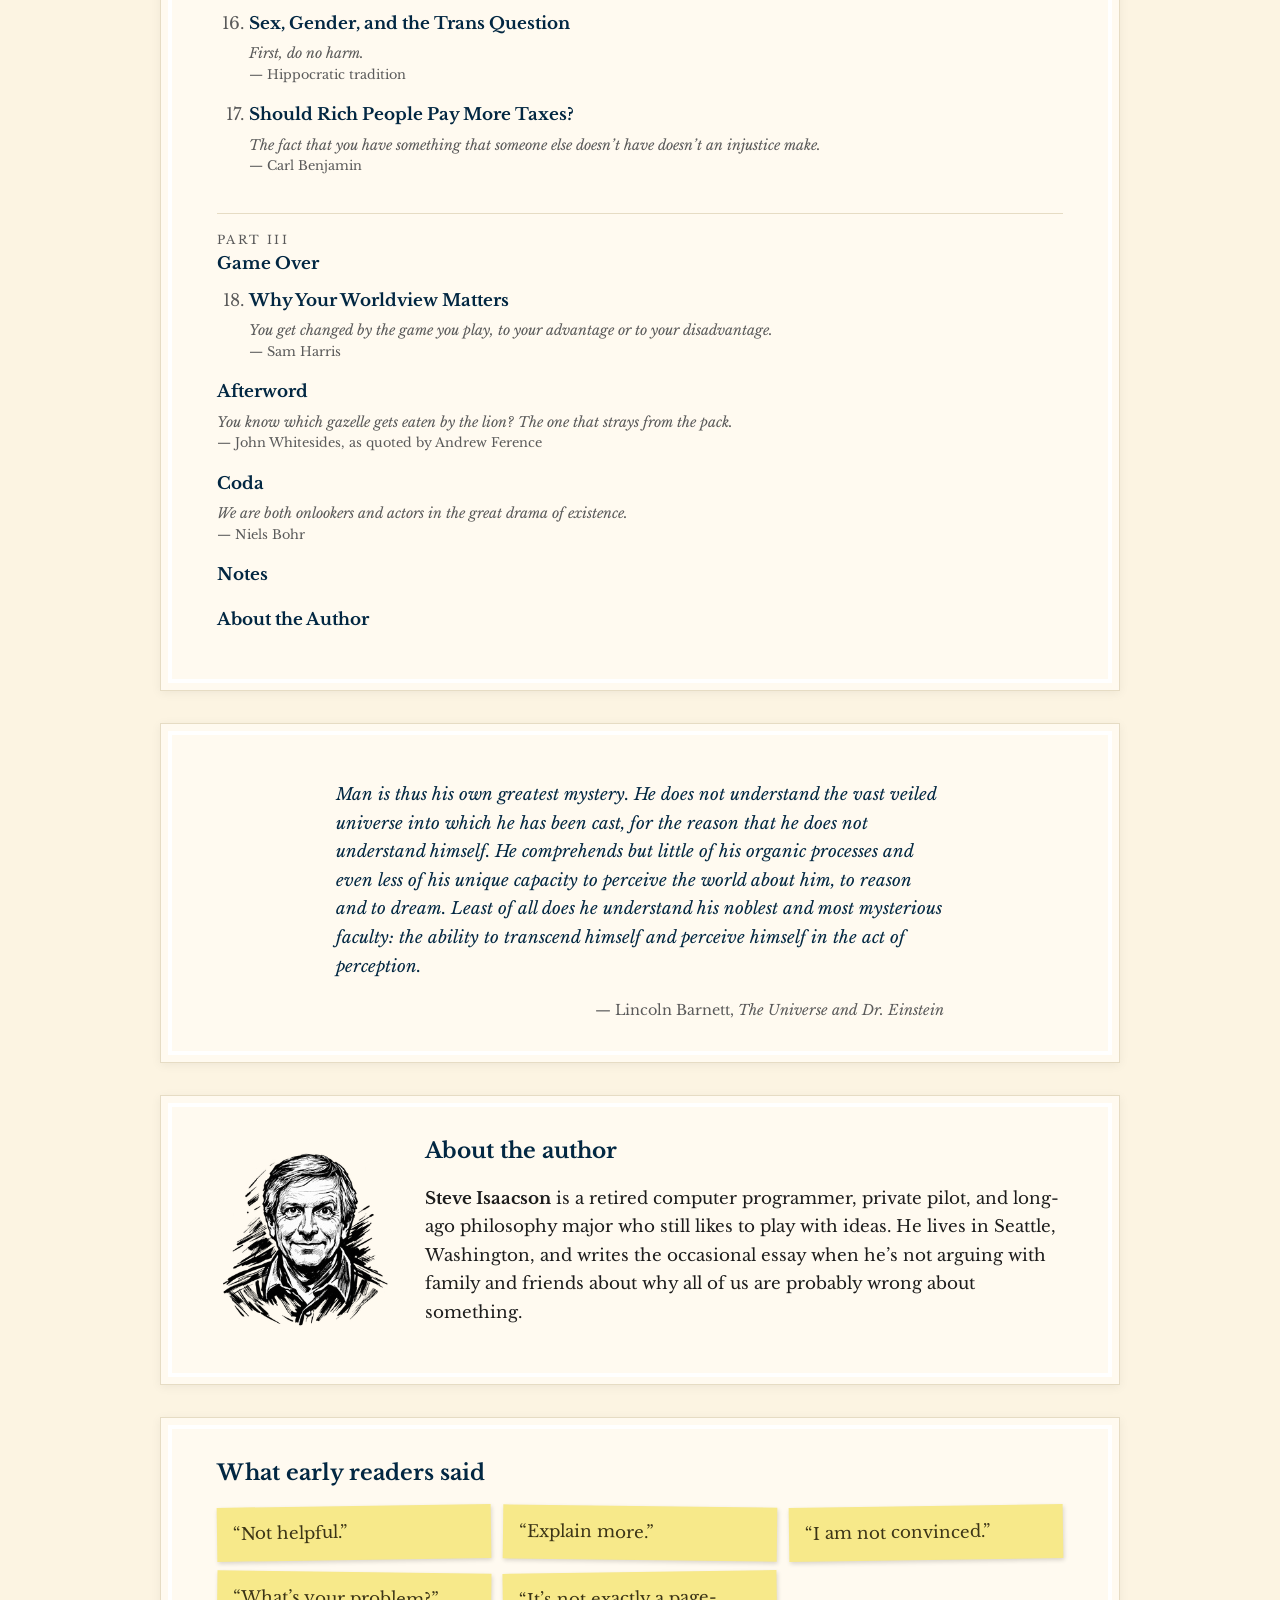
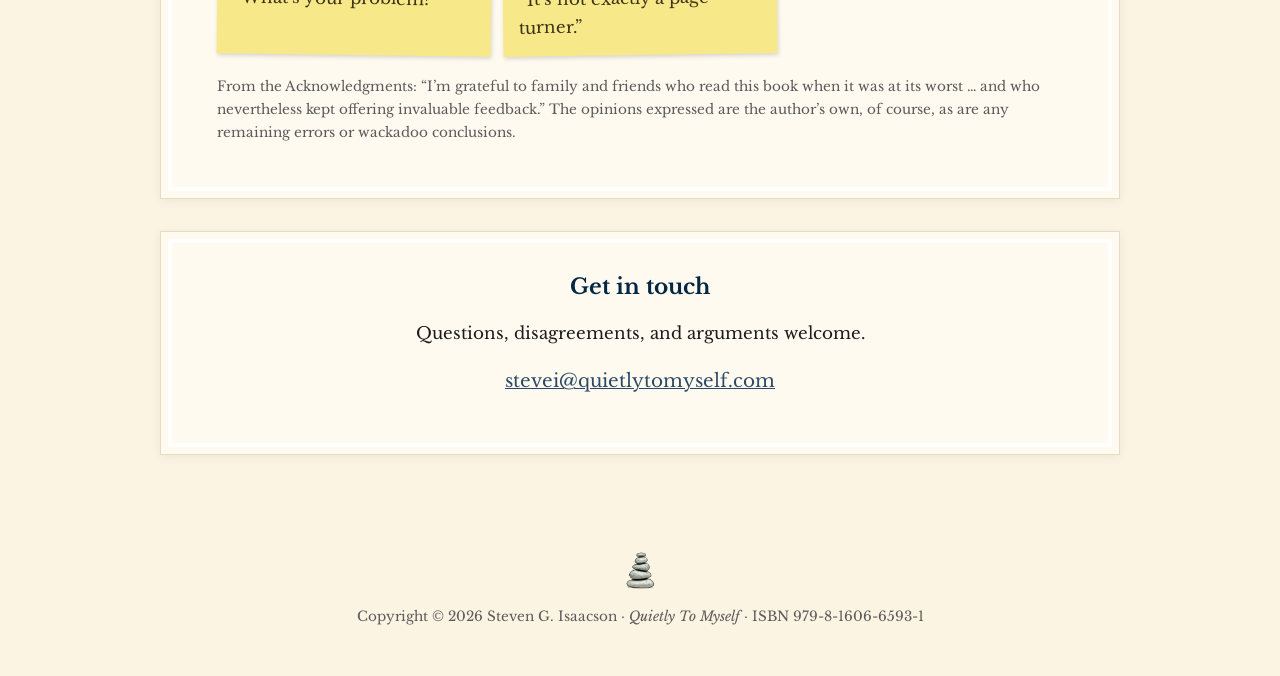
==== commit 5062f87d: "Update cover images and blurb to match new cover Co-Authored-By: Claude Opus 5.5 <noreply@anthropic." ====
--- a/index.html
+++ b/index.html
@@ -45,7 +45,8 @@
       <div class="blurb">
         <h2>Why do intelligent, sincere people see the same world so differently?</h2>
         <p>Maybe the problem is not that everyone else is stupid or evil (although they might be). Maybe the problem is that we keep arguing from different starting points, using the same words to mean different things, and pretending that moral intuitions are self-evident when in fact they are not.</p>
-        <p><cite>Quietly To Myself</cite> is an informal, argumentative tour through some of today's loudest debates. It asks what we can know, what we should value, whether science can determine morality, when compassion requires an exception, and who gets to decide when individuals, society, and the state disagree.</p>
+        <p><cite>Quietly To Myself</cite> is an informal, argumentative tour through some of today's loudest debates—and the ideas beneath them. What can we know? What should we value? Who decides?</p>
+        <p>From God and morality to abortion, racism, reparations, free speech and taxing the rich, Steve Isaacson looks at how our starting points shape our conclusions. Along the way, he asks readers to slow down, define their terms, weigh competing values, and test their own convictions.</p>
         <dl class="details">
           <dt>Edition</dt><dd>First edition, 2026</dd>
           <dt>ISBN</dt><dd>979-8-1606-6593-1</dd>
